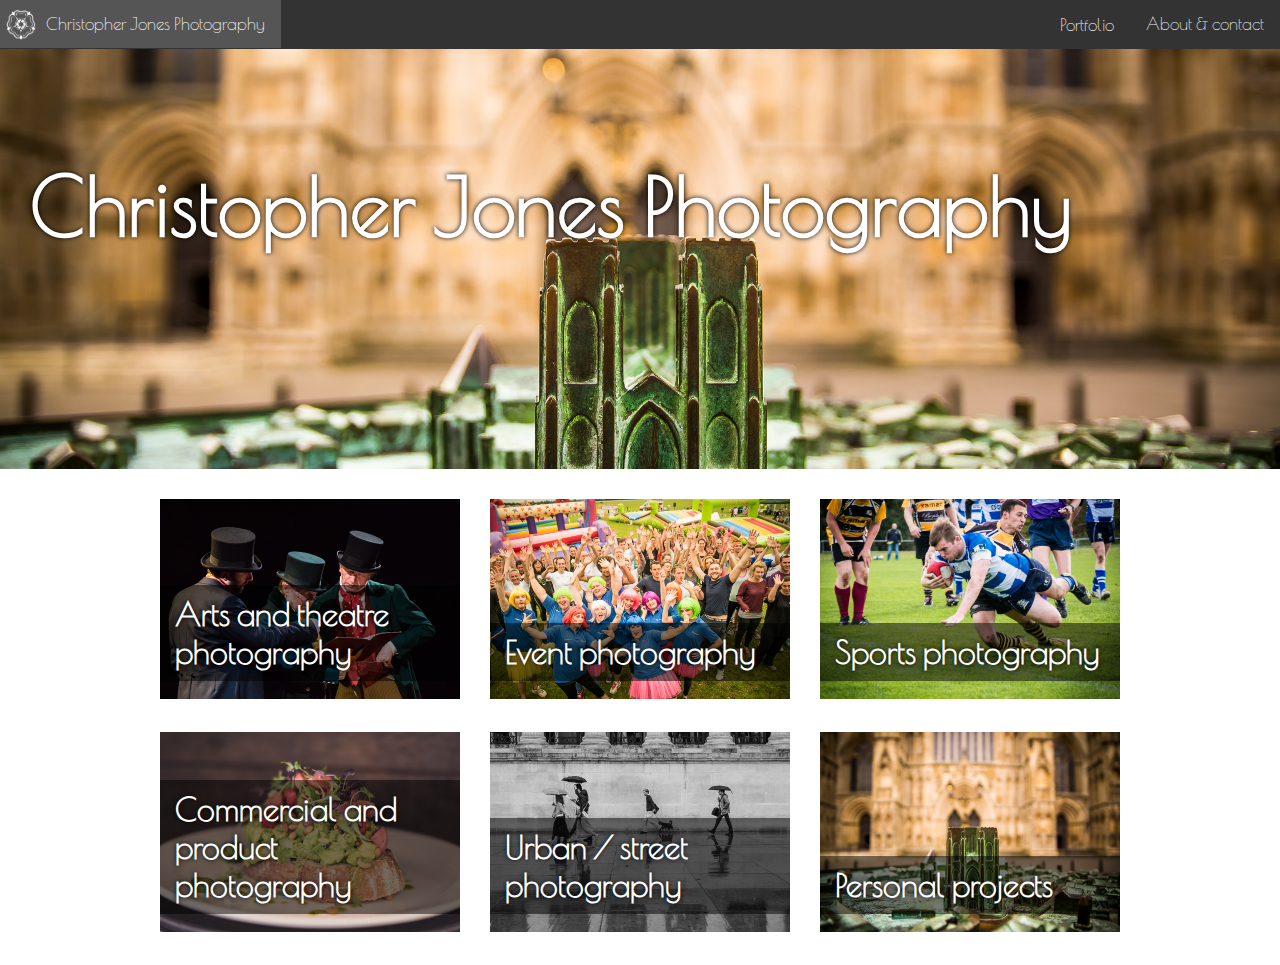
==== index.html @ 1afbc98e "Updated navbar styling & menu button" ====
<!DOCTYPE html>
<html>
  <head>
    <title>Christopher Jones Photography</title>
    <meta charset="utf-8">
    <meta http-equiv="X-UA-Compatible" content="IE=edge">
    <meta name="viewport" content="width=device-width, initial-scale=1">
    
      <link href="https://fonts.googleapis.com/css?family=Poiret+One" rel="stylesheet">

    <link rel="stylesheet" href="css/styles.css">    
    <link rel="stylesheet" href="css/navbar.css">    
    <link rel="stylesheet" href="css/grid_styles.css">

    <script src="js/index.js"></script>    
    
    <!-- CSS Grid thanks to https://medium.com/samsung-internet-dev/common-responsive-layouts-with-css-grid-and-some-without-245a862f48df-->
    
  </head>
  <body>
    <header>
    
    <!-- nav bar -->
    
    <div class="topnav" id="myTopnav">
    <div class="home"><a href="index.html" class="active"><img class="logo-img" src="images/siteimages/logo.png">Christopher Jones Photography</a>
    </div>
    <a href="About_contact.html">About & contact</a>
    <div class="dropdown">
    <button class="dropbtn" onclick="myFunction2()">Portfolio
    <i class="fa fa-caret-down"></i>
    </button>
    <div class="dropdown-content" id="myDropdown">
    <a href="Arts_and_theatre.html">Arts & theatre</a>
    <a href="Sports.html">Sports</a>
    <a href="Events.html">Events</a>
    <a href="Street.html">Street & urban</a>
    <a href="Commercial.html">Commercial</a>
    <a href="Personal.html">Personal projects</a>
    </div>
    </div> 
    <a href="javascript:void(0);" style="font-size:15px;" class="icon" onclick="myFunction()">Menu</a>
    </div>
    
    
    </header>
    <main>
      <section class="leading">
        <p class="leading-bigtext">Christopher Jones Photography</p>
        
      </section>
      <section class="cards">
        <a href="Arts_and_theatre.html"><article>
          <img class="article-img" src="images/Theatre_dress_rehearsal_1_small.jpg" alt=" " />
          <h1 class="article-title">Arts and theatre photography</h1>
        </article></a>
        <a href="Events.html"><article>
          <img class="article-img" src="images/York_it's_a_knockout_group_small.jpg" alt=" " />
          <h1 class="article-title">
            Event photography
          </h1>
        </article></a>
        <a href="Sports.html"><article>
          <img class="article-img" src="images/Sports.jpg" alt=" " />
          <h1 class="article-title">
            Sports photography
          </h1>
        </article></a>
        <a href="Commercial.html"><article>
          <img class="article-img" src="images/The_Old_Boy_small.jpg" alt=" " />
          <h1 class="article-title">
            Commercial and product photography
          </h1>
        </article></a>
        <a href="Street.html"><article>
          <img class="article-img" src="images/Trafalgar_Square_small.jpg" alt=" " />
          <h1 class="article-title">
            Urban / street photography
          </h1>
        </article></a>
        <a href="Personal.html"><article>
          <img class="article-img" src="images/York_Minster_small.jpg" alt=" " />
          <h1 class="article-title">
            Personal projects
          </h1>
        </article></a>
      </section>
    </main>
  </body>
</html>
---- css/styles.css ----
/* generic styles ----------------------------------- */
body {
  max-width: 1600px;
  margin: 0 auto;
  font-family: 'Poiret One';
  }

header {
  padding: 0px;
  font-size: 2em;
  color: white;
  background-color: #333;
}

h2 {
  font-size: 2em;
  margin-bottom: 1em;
}

p {
  margin-bottom: 1em;
}

/* flex styles -------------------------------------- */
.logo {
  display: flex;
  align-items: center;
  text-decoration: none;
}
---- css/navbar.css ----
header {
display: reset;
}

.logo-img {
  width: unset;
  margin: -10px 10px -10px -10px;
  height: 30px;
}

.logo-text {
  font-size: 2.6em;
  color: #c3bab9;
  text-shadow:
   -1px -1px 0 #615655,  
    1px -1px 0 #615655,
    -1px 1px 0 #615655,
     1px 1px 0 #615655;
}

.topnav {
  overflow: hidden;
  background-color: #333;
}

.topnav a {
  float: right;
  display: block;
  color: #f2f2f2;
  text-align: center;
  padding: 14px 16px;
  text-decoration: none;
  font-size: 17px;
}

.home a {
  float: left;
}

.active {
  background-color: #4CAF50;
  color: white;
}

.topnav .icon {
  display: none;
}

.dropdown {
    float: right;
    overflow: hidden;
}

.dropdown .dropbtn {
    font-size: 17px;    
    border: none;
    outline: none;
    color: white;
    padding: 14px 16px;
    background-color: inherit;
    font-family: inherit;
    margin: 0;
}

.dropdown-content {
    display: none;
    position: absolute;
    background-color: #f9f9f9;
    min-width: 160px;
    box-shadow: 0px 8px 16px 0px rgba(0,0,0,0.2);
    z-index: 1;
}

.dropdown-content a {
    float: none;
    color: black;
    padding: 12px 16px;
    text-decoration: none;
    display: block;
    text-align: left;
}

.topnav a:hover, .dropdown:hover .dropbtn {
  background-color: #555;
  color: white;
}

.dropdown-content a:hover {
    background-color: #ddd;
    color: black;
}

.show {
    display: block;
}

@media screen and (max-width:600px) {
  .topnav a:not(:first-child), .dropdown .dropbtn {
    display: none;
  }
  .topnav a.icon {
    float: right;
    display: block;
  }
  
  .topnav.responsive {position: relative;}
  .topnav.responsive .icon {
    position: absolute;
    right: 0;
    top: 0;
  }
  .topnav.responsive a {
    float: none;
    display: block;
    text-align: left;
  }
  .topnav.responsive .dropdown {float: none;}
  .topnav.responsive .dropdown-content {position: relative;}
  .topnav.responsive .dropdown .dropbtn {
    display: block;
    width: 100%;
    text-align: left;
  }
}
---- css/grid_styles.css ----
/* Flex styles -------------------------------------------------*/


/* Grid styles -------------------------------------------------*/
.cards {
  display: grid;
  grid-template-columns: repeat(auto-fill, minmax(250px, 1fr));
  grid-gap: 30px;
}


/* Generic styles ----------------------------------------------*/
.logo {
  height: 50px;
  margin-right: 20px;
}

.leading {
  height: 360px;
  margin-bottom: 30px;
  padding: 30px;
  color: white;
  background: url("../images/York_Minster_small.jpg")  center #333 no-repeat;
  background-size: cover;
  color: white;
  text-shadow: 0px 0px 5px #000;
}

.leading-bigtext {
  margin-right: 60px;
  font-weight: bold;
  font-size: 10vw;
}

@media (min-width: 700px) {
  .leading-bigtext {
    font-size: 80px;
  }
}

.leading-text {
  max-width: 900px;
  font-size: 1.2em;
  line-height: 1.4em;
}

.cards {
  max-width: 960px;
  margin: 0 auto 30px;
}

article {
  position: relative;
}

.article-img {
  height: 200px;
  width: 100%;
  object-fit: cover;
}

.article-title {
  position: absolute;
  bottom: 0;
  width: 95%;
  padding-top:10px;
  padding-bottom:10px;
  padding-left: 5%;
  color: white;
  text-shadow: 0px 0px 5px #000;
  background-color: rgba(0, 0, 0, 0.5);
}
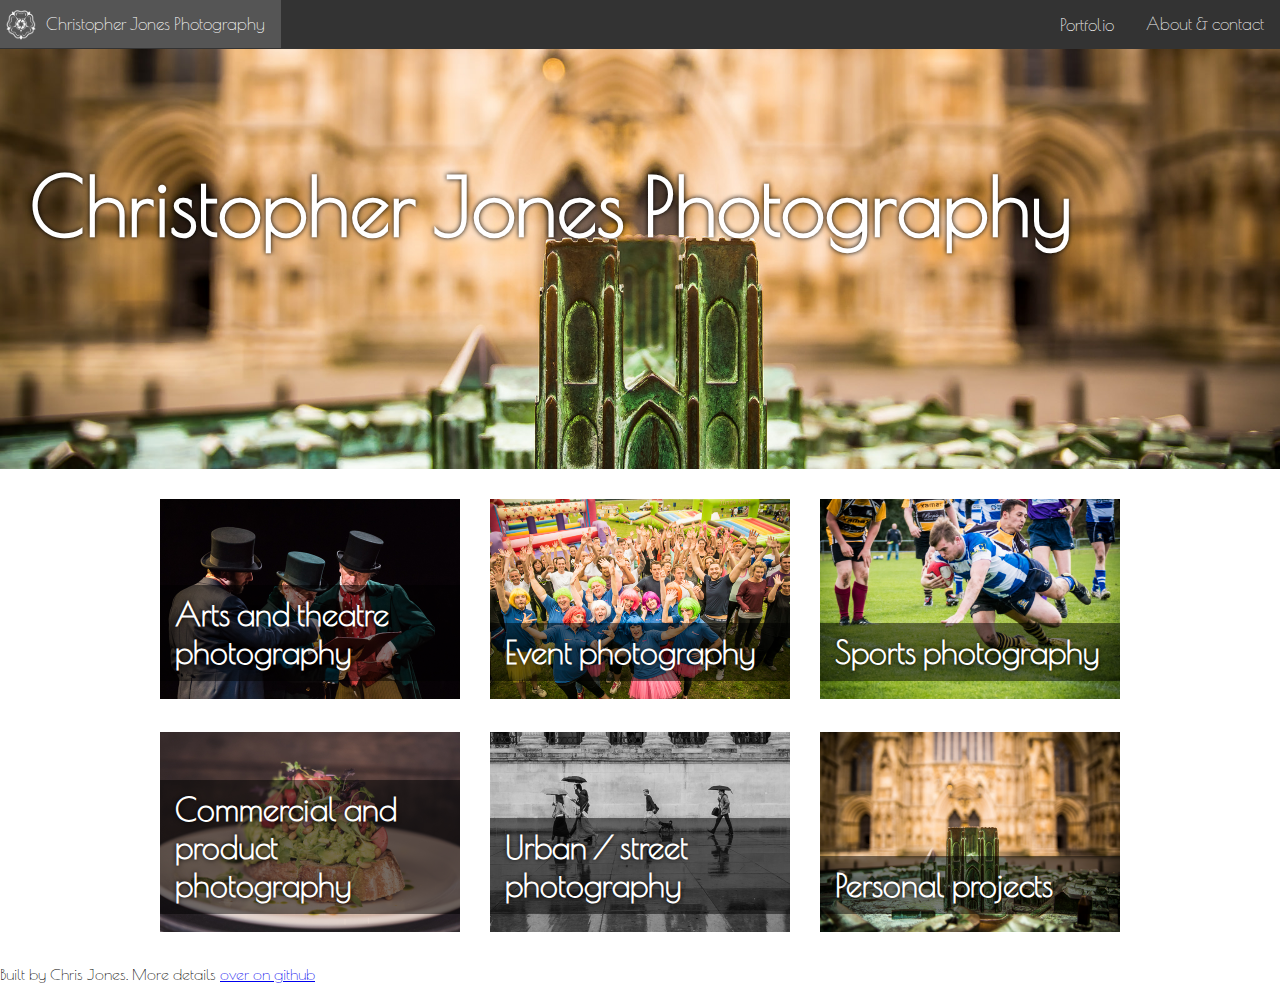
==== commit 1bdf81e5: "update to 404" ====
--- a/index.html
+++ b/index.html
@@ -5,6 +5,8 @@
     <meta charset="utf-8">
     <meta http-equiv="X-UA-Compatible" content="IE=edge">
     <meta name="viewport" content="width=device-width, initial-scale=1">
+    
+    <link rel="shortcut icon" type="image/x-icon" href="images/siteimages/Favicon.ico">
     
       <link href="https://fonts.googleapis.com/css?family=Poiret+One" rel="stylesheet">
 
@@ -42,8 +44,8 @@
     <a href="javascript:void(0);" style="font-size:15px;" class="icon" onclick="myFunction()">Menu</a>
     </div>
     
+    </header>
     
-    </header>
     <main>
       <section class="leading">
         <p class="leading-bigtext">Christopher Jones Photography</p>
@@ -86,5 +88,10 @@
         </article></a>
       </section>
     </main>
+    
+    <div class="footer">
+    <p>Built by Chris Jones. More details <a href="https://www.github.com/stopherjones/christopher-jones-photography/blob/gh-pages/README.md" class="footer-link">over on github</a></p>
+	</div>  
+  
   </body>
 </html>--- a/css/navbar.css
+++ b/css/navbar.css
@@ -38,7 +38,7 @@
 }
 
 .active {
-  background-color: #4CAF50;
+  background-color: #333;
   color: white;
 }
 
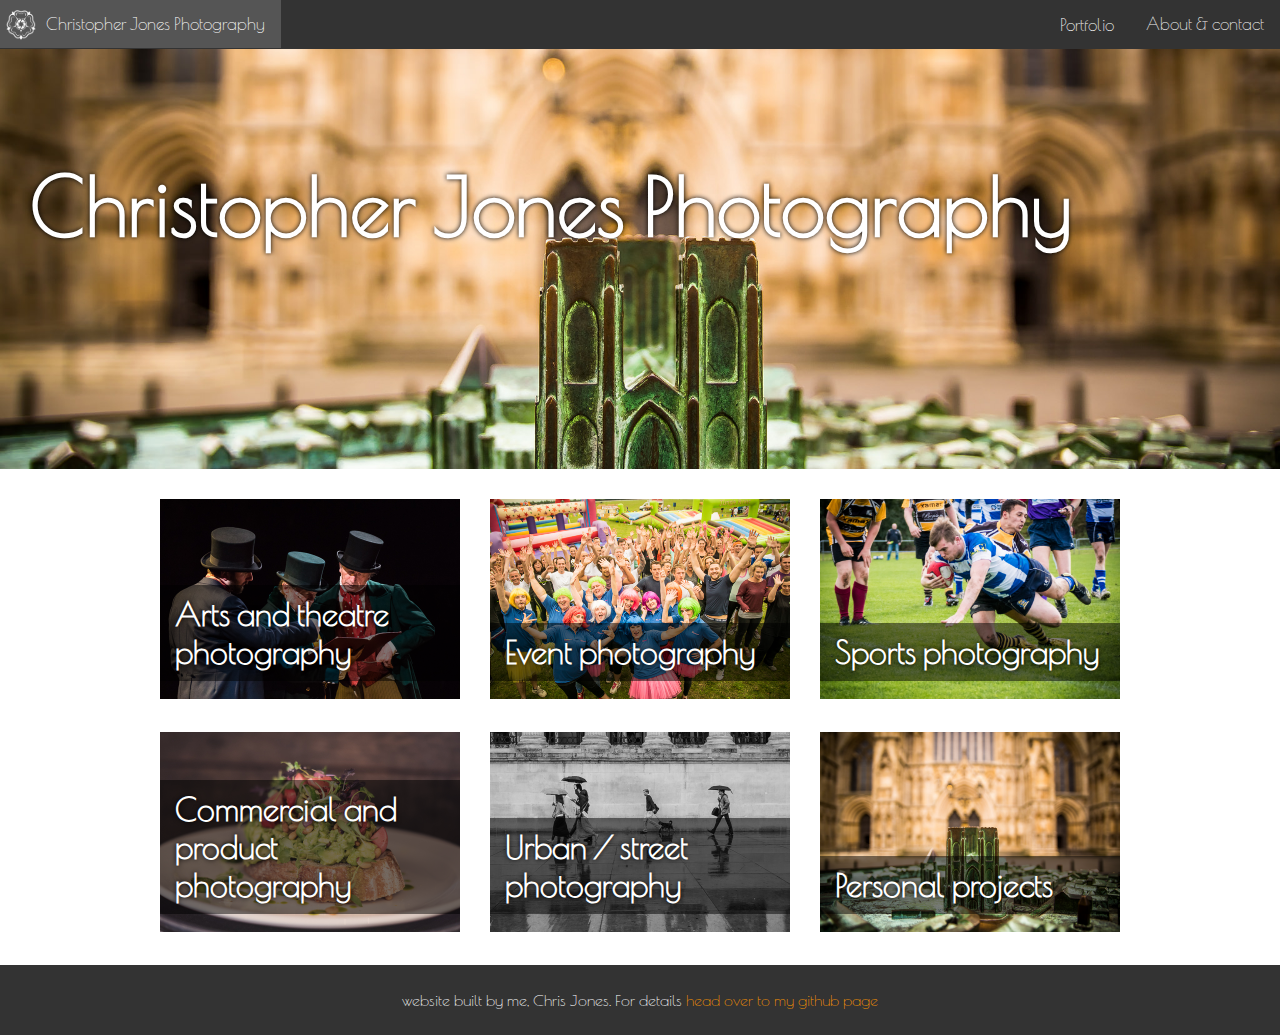
==== commit aa1c2b4f: "Footer content change" ====
--- a/index.html
+++ b/index.html
@@ -90,7 +90,7 @@
     </main>
     
     <div class="footer">
-    <p>Built by Chris Jones. More details <a href="https://www.github.com/stopherjones/christopher-jones-photography/blob/gh-pages/README.md" class="footer-link">over on github</a></p>
+    <p>website built by me, Chris Jones. For details <a href="https://www.github.com/stopherjones/christopher-jones-photography/blob/gh-pages/README.md" class="footer-link">head over to my github page</a></p>
 	</div>  
   
   </body>
--- a/css/styles.css
+++ b/css/styles.css
@@ -12,6 +12,21 @@
   background-color: #333;
 }
 
+.footer {
+	left: 0;
+	bottom: 0;
+	width: 100%;
+	background-color: #333;
+	color: white;
+	text-align: center;
+	padding-top: 10px;
+	padding-bottom: 10px;
+}
+
+.footer-link {
+  text-decoration: none;
+  color: #ff9900;
+}
 h2 {
   font-size: 2em;
   margin-bottom: 1em;
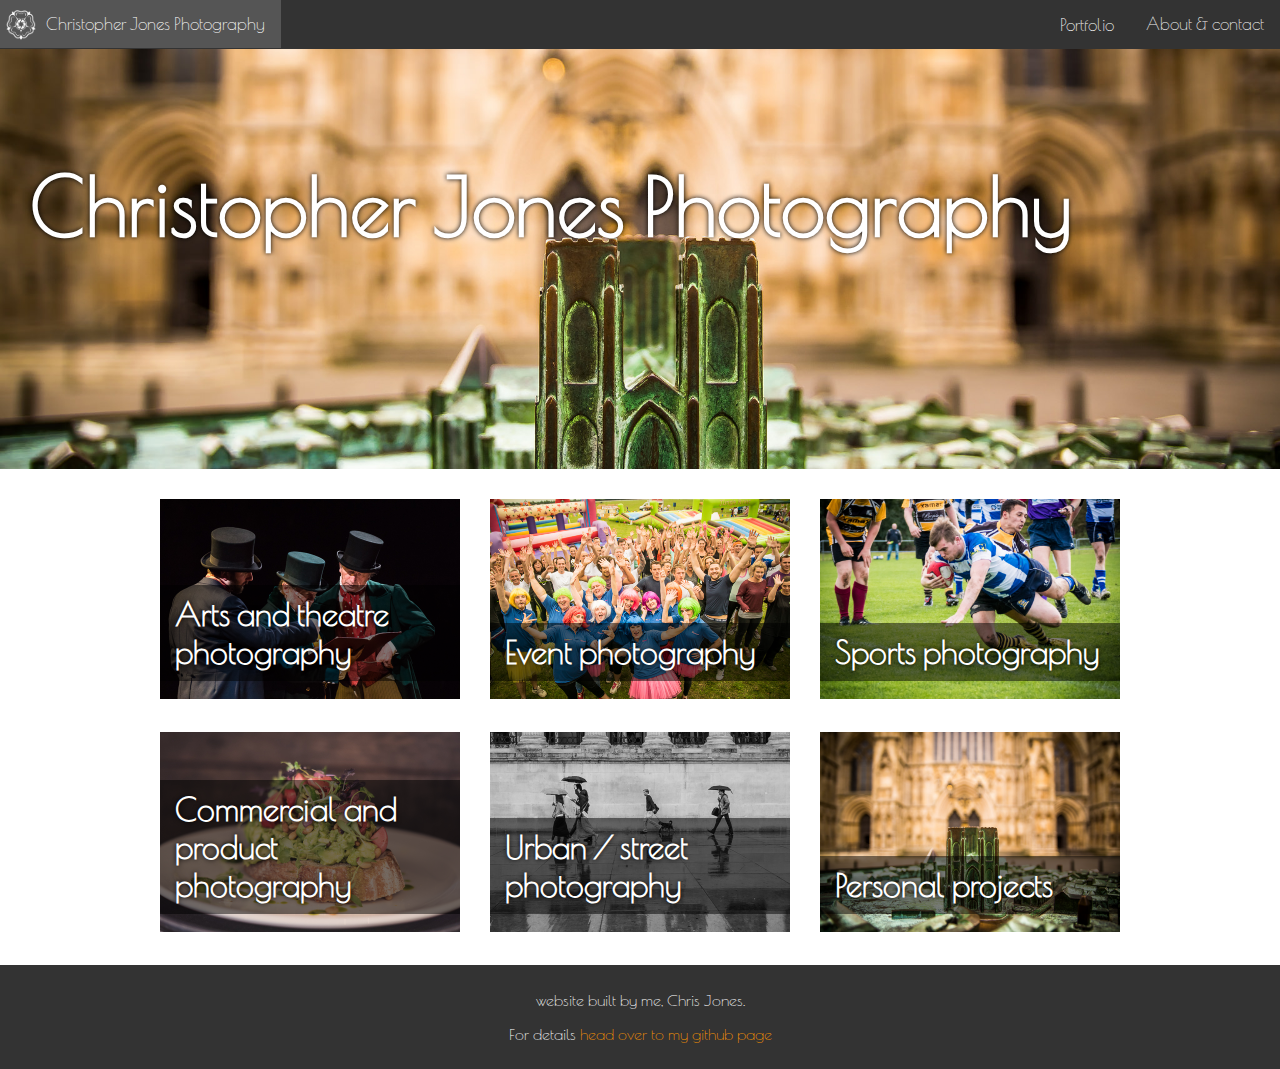
==== commit aacc82a8: "Footer change" ====
--- a/index.html
+++ b/index.html
@@ -90,7 +90,8 @@
     </main>
     
     <div class="footer">
-    <p>website built by me, Chris Jones. For details <a href="https://www.github.com/stopherjones/christopher-jones-photography/blob/gh-pages/README.md" class="footer-link">head over to my github page</a></p>
+    <p>website built by me, Chris Jones.</p>
+    <p>For details <a href="https://www.github.com/stopherjones/christopher-jones-photography/blob/gh-pages/README.md" class="footer-link">head over to my github page</a></p>
 	</div>  
   
   </body>
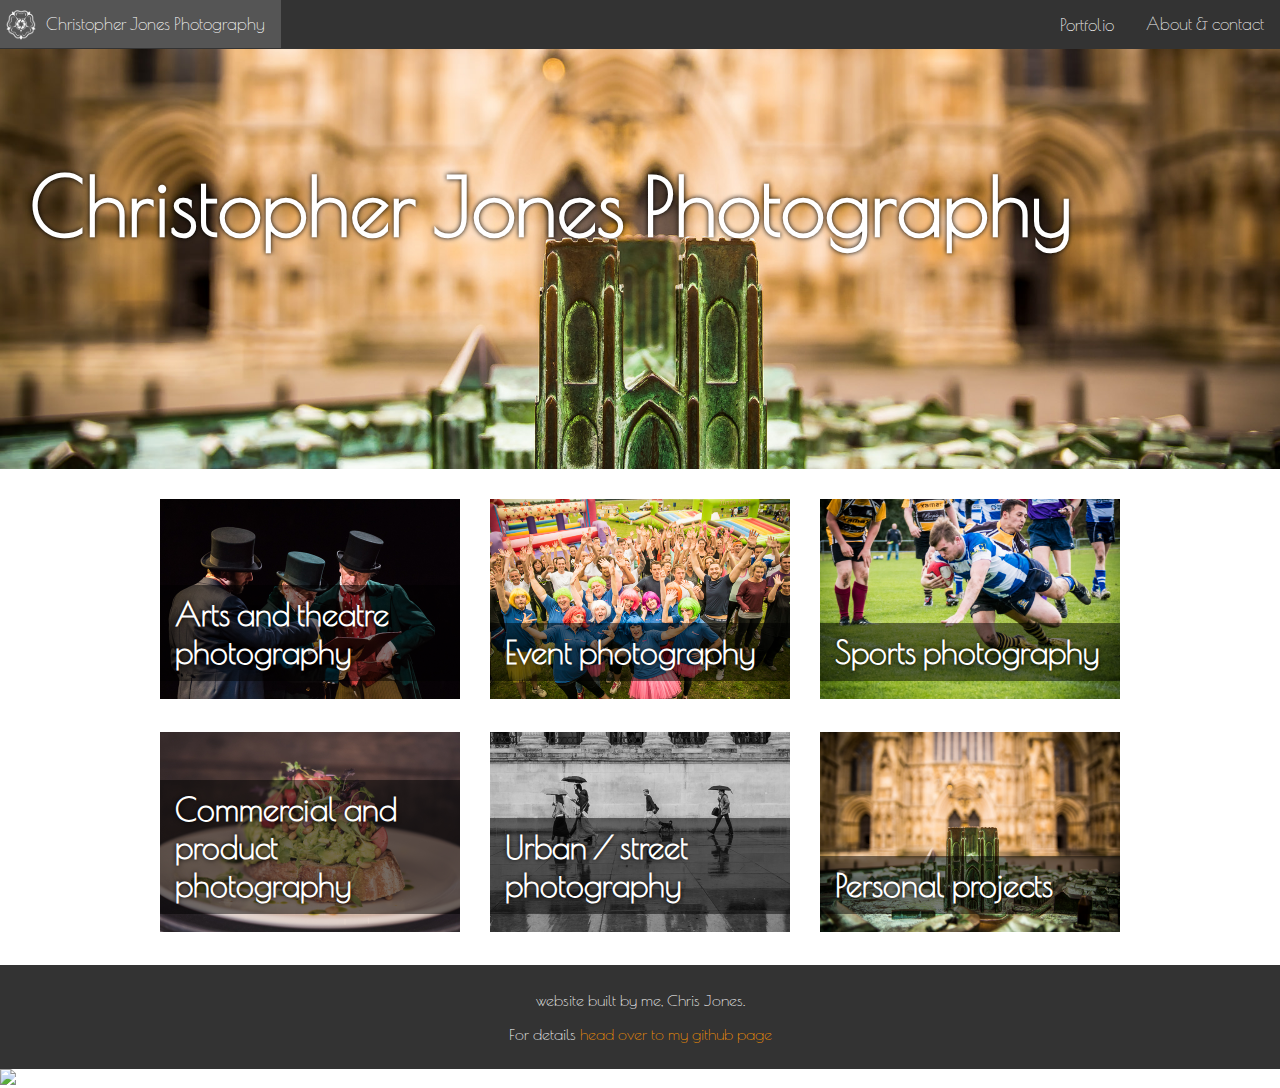
==== commit 19ab306b: "add cookie to footer" ====
--- a/index.html
+++ b/index.html
@@ -90,9 +90,12 @@
     </main>
     
     <div class="footer">
-    <p>website built by me, Chris Jones.</p>
-    <p>For details <a href="https://www.github.com/stopherjones/christopher-jones-photography/blob/gh-pages/README.md" class="footer-link">head over to my github page</a></p>
-	</div>  
+    	<p>website built by me, Chris Jones.</p>
+    	<p>For details <a href="https://www.github.com/stopherjones/christopher-jones-photography/blob/gh-pages/README.md" class="footer-link">head over to my github page</a></p>
+	
+		</div>  
+<a href="index.html"><img class="cookie" src="images/siteimages/cookie_footer_v2.png"></a>
+	
   
   </body>
 </html>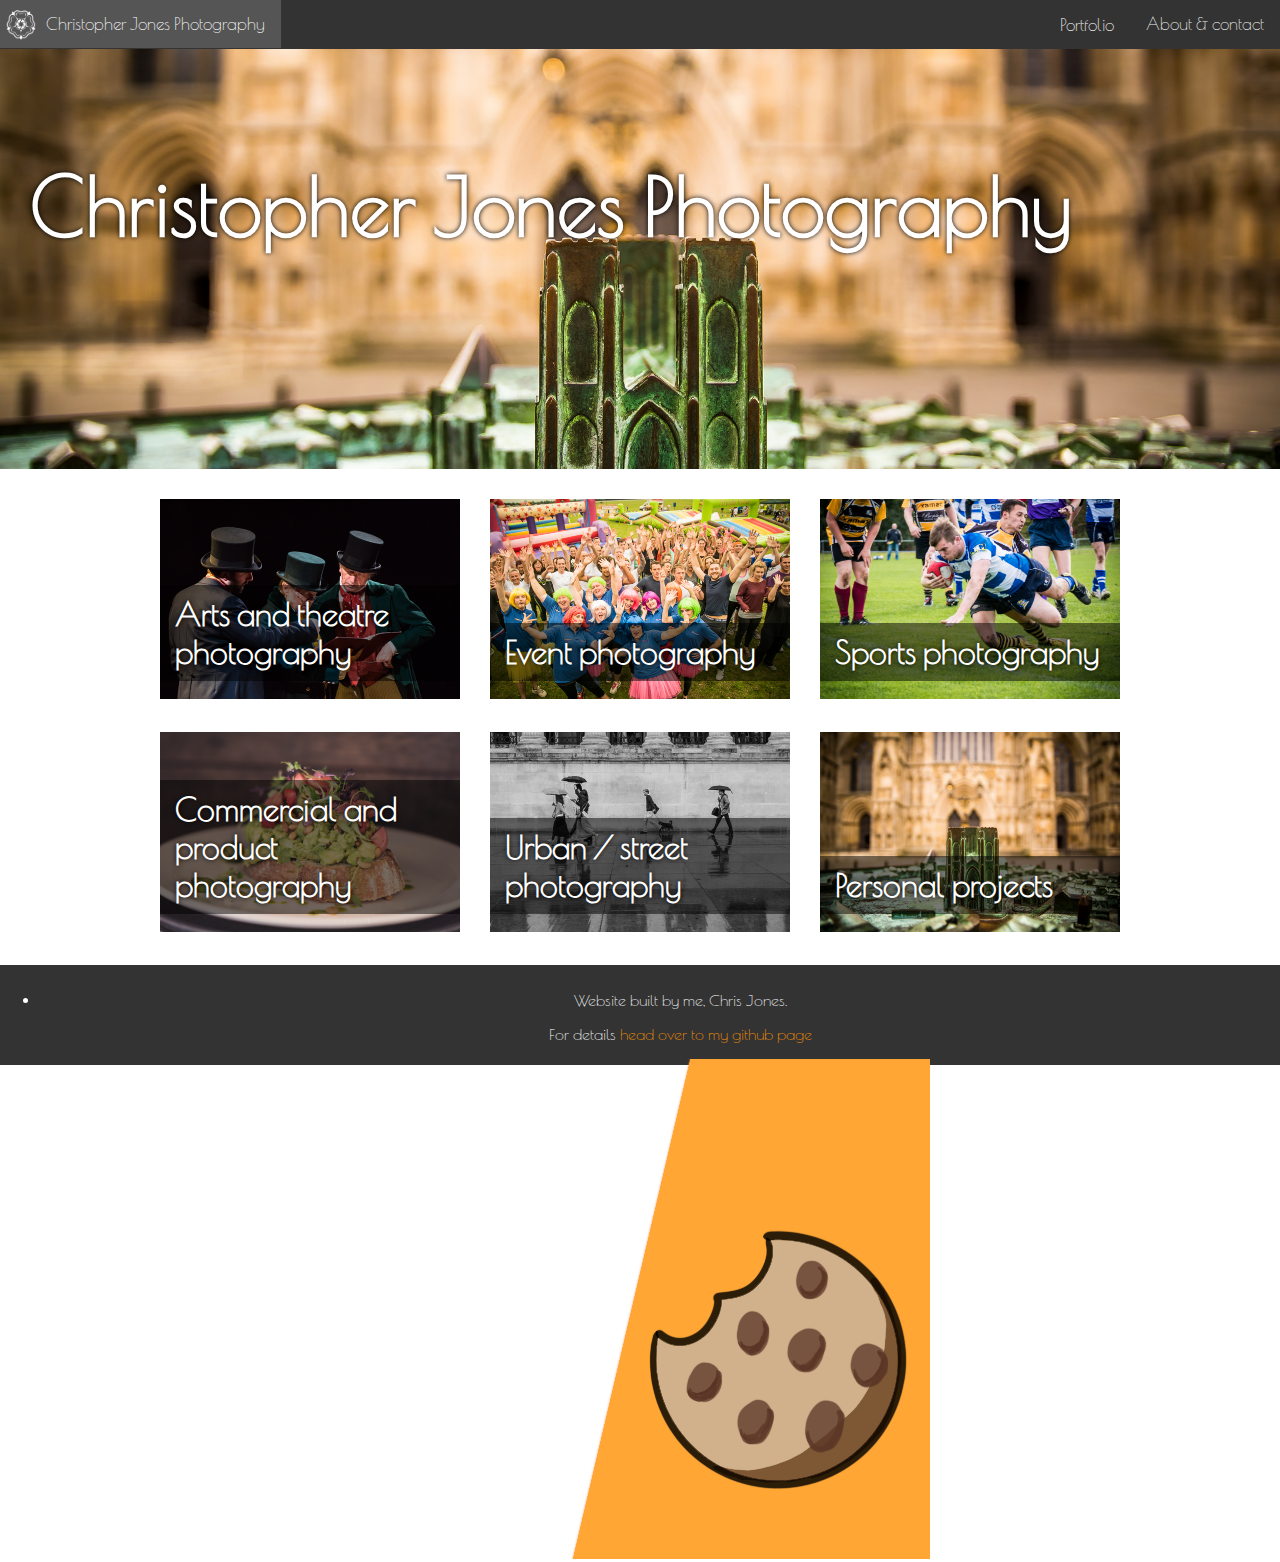
==== commit 3945189f: "Footer fix" ====
--- a/index.html
+++ b/index.html
@@ -89,12 +89,15 @@
       </section>
     </main>
     
-    <div class="footer">
-    	<p>website built by me, Chris Jones.</p>
-    	<p>For details <a href="https://www.github.com/stopherjones/christopher-jones-photography/blob/gh-pages/README.md" class="footer-link">head over to my github page</a></p>
-	
-		</div>  
-<a href="index.html"><img class="cookie" src="images/siteimages/cookie_footer_v2.png"></a>
+    <ul class="footer">
+    	<li class="footer-text">
+    		<p>Website built by me, Chris Jones.</p>
+    		<p>For details <a href="https://www.github.com/stopherjones/christopher-jones-photography/blob/gh-pages/README.md" class="footer-link">head over to my github page</a></p>
+		</li>
+		<li class="footer-logo">	
+			<a href="index.html"><img class="cookie-icon" src="images/siteimages/cookie_footer_v2.png"></a>
+		</li>	
+		</ul>  
 	
   
   </body>
--- a/css/styles.css
+++ b/css/styles.css
@@ -16,6 +16,7 @@
 	left: 0;
 	bottom: 0;
 	width: 100%;
+	height: 80px;
 	background-color: #333;
 	color: white;
 	text-align: center;
@@ -27,6 +28,16 @@
   text-decoration: none;
   color: #ff9900;
 }
+
+.cookie {
+position: relative;
+bottom: 0;
+right: 0;
+height: 100px;
+z-index: 2;
+
+}
+
 h2 {
   font-size: 2em;
   margin-bottom: 1em;
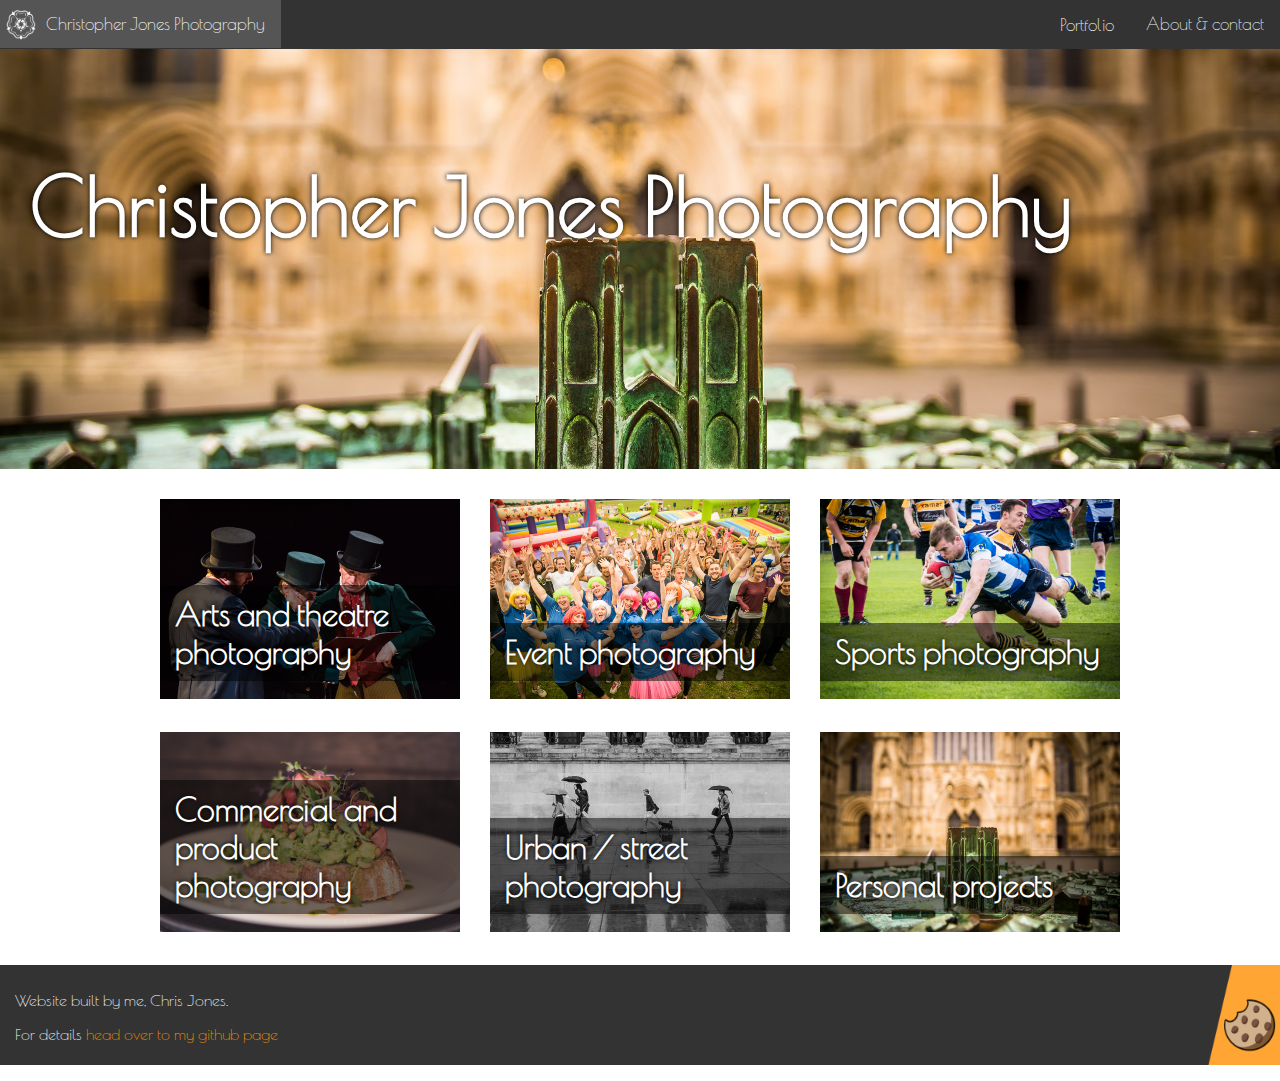
==== commit 209010f1: "Added cookie policy" ====
--- a/index.html
+++ b/index.html
@@ -95,7 +95,7 @@
     		<p>For details <a href="https://www.github.com/stopherjones/christopher-jones-photography/blob/gh-pages/README.md" class="footer-link">head over to my github page</a></p>
 		</li>
 		<li class="footer-logo">	
-			<a href="index.html"><img class="cookie-icon" src="images/siteimages/cookie_footer_v2.png"></a>
+			<a href="Cookies.html"><img class="cookie-icon" src="images/siteimages/cookie_footer_v2.png"></a>
 		</li>	
 		</ul>  
 	
--- a/css/styles.css
+++ b/css/styles.css
@@ -13,15 +13,12 @@
 }
 
 .footer {
-	left: 0;
-	bottom: 0;
+	padding: 0px;
 	width: 100%;
-	height: 80px;
+	height: 100px;
 	background-color: #333;
 	color: white;
-	text-align: center;
-	padding-top: 10px;
-	padding-bottom: 10px;
+
 }
 
 .footer-link {
@@ -29,14 +26,38 @@
   color: #ff9900;
 }
 
-.cookie {
-position: relative;
-bottom: 0;
-right: 0;
+ul {
+	list-style: none;
+}
+
+li {
+	display: inline-block;
+}
+
+li.footer-text {
+width:70%;
+padding-left: 15px;
+	padding-top: 10px;
+	padding-bottom: 10px;
+	text-align: left;
+}
+
+li.footer-logo {
+width: 30%;
+}
+
+.cookie-icon { 
+max-width: 100%;
 height: 100px;
-z-index: 2;
+float: right;
+}
 
-}
+ul.footer {
+  display: -webkit-box;      /* OLD - iOS 6-, Safari 3.1-6 */
+  display: -moz-box;         /* OLD - Firefox 19- (buggy but mostly works) */
+  display: -ms-flexbox;      /* TWEENER - IE 10 */
+  display: -webkit-flex;     /* NEW - Chrome */
+  display: flex;             /* NEW, Spec - Opera 12.1, */
 
 h2 {
   font-size: 2em;
